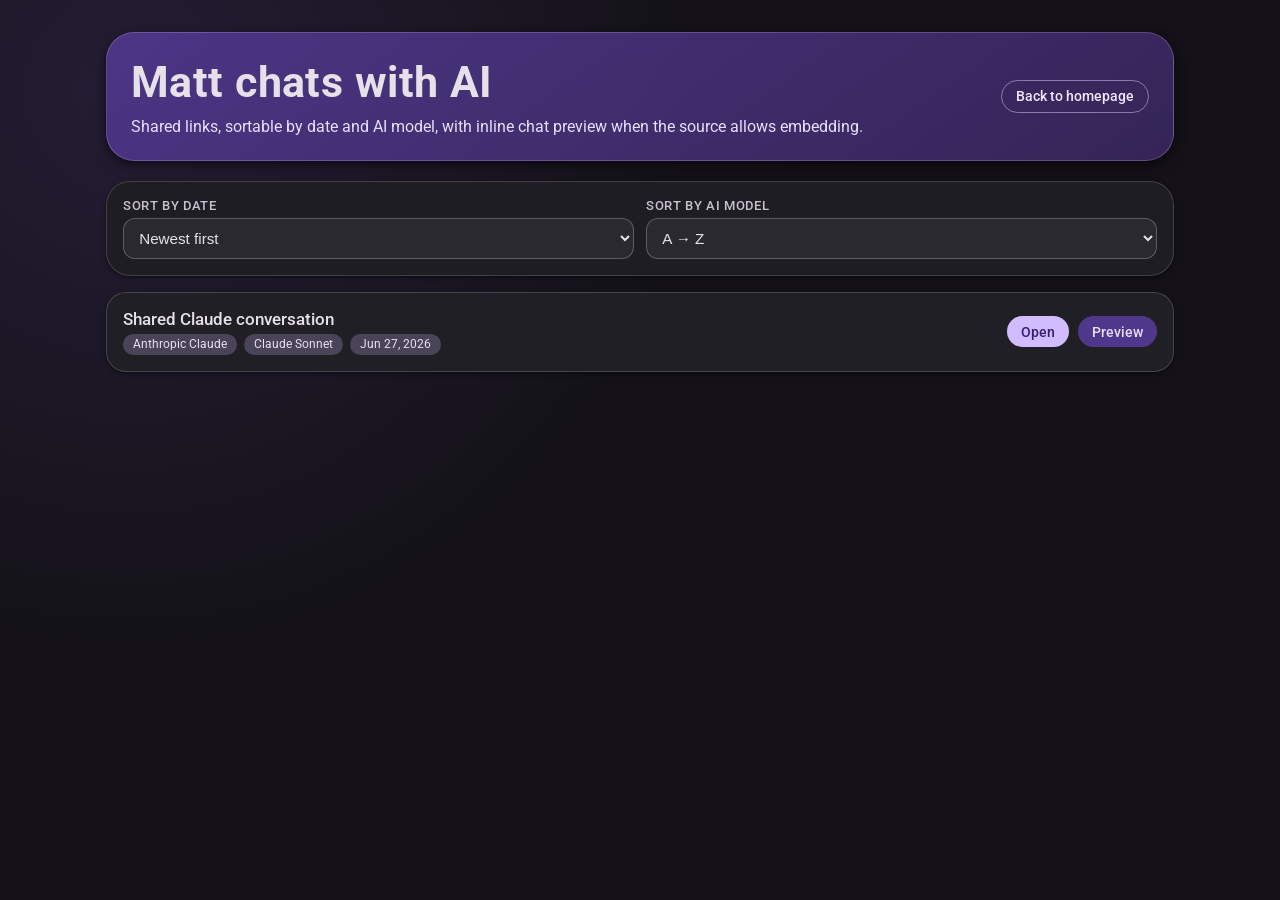
==== chats.html @ 87076f86 "Restore homepage and add dedicated chats page" ====
<!DOCTYPE html>
<html lang="en">
<head>
  <meta charset="UTF-8" />
  <meta name="viewport" content="width=device-width, initial-scale=1.0" />
  <title>Matt chats with AI</title>
  <link rel="preconnect" href="https://fonts.googleapis.com" />
  <link rel="preconnect" href="https://fonts.gstatic.com" crossorigin />
  <link href="https://fonts.googleapis.com/css2?family=Roboto:wght@400;500;700&display=swap" rel="stylesheet" />
  <style>
    :root {
      color-scheme: dark;
      --md-sys-color-primary: #d0bcff;
      --md-sys-color-on-primary: #381e72;
      --md-sys-color-primary-container: #4f378b;
      --md-sys-color-on-primary-container: #eaddff;
      --md-sys-color-surface: #141218;
      --md-sys-color-surface-container: #211f26;
      --md-sys-color-surface-container-high: #2b2930;
      --md-sys-color-on-surface: #e6e0e9;
      --md-sys-color-outline: #948f99;
      --md-sys-color-secondary-container: #4a4458;
      --md-sys-color-on-secondary-container: #e8def8;
      --md-elevation-1: 0 1px 2px rgba(0, 0, 0, 0.35), 0 2px 6px rgba(0, 0, 0, 0.25);
      --md-elevation-2: 0 2px 6px rgba(0, 0, 0, 0.4), 0 6px 14px rgba(0, 0, 0, 0.3);
    }

    * { box-sizing: border-box; }

    body {
      margin: 0;
      font-family: 'Roboto', system-ui, -apple-system, sans-serif;
      background: radial-gradient(circle at 10% 10%, #241d34 0%, var(--md-sys-color-surface) 40%);
      color: var(--md-sys-color-on-surface);
      min-height: 100vh;
    }

    .layout {
      max-width: 1100px;
      margin: 0 auto;
      padding: 2rem 1rem 3rem;
    }

    .hero {
      background: linear-gradient(145deg, rgba(79, 55, 139, 0.95), rgba(54, 39, 89, 0.95));
      border-radius: 28px;
      padding: 1.5rem;
      box-shadow: var(--md-elevation-2);
      margin-bottom: 1.25rem;
      border: 1px solid rgba(208, 188, 255, 0.25);
    }

    .hero-top {
      display: flex;
      justify-content: space-between;
      align-items: center;
      gap: 1rem;
      flex-wrap: wrap;
    }

    .title {
      margin: 0;
      font-size: clamp(1.7rem, 4vw, 2.7rem);
      font-weight: 700;
      letter-spacing: 0.01em;
    }

    .subtitle {
      margin: 0.55rem 0 0;
      color: #e7dfff;
      font-size: 1rem;
    }

    .surface {
      background: color-mix(in srgb, var(--md-sys-color-surface-container) 92%, black);
      border: 1px solid rgba(148, 143, 153, 0.3);
      border-radius: 24px;
      padding: 1rem;
      box-shadow: var(--md-elevation-1);
      margin-bottom: 1rem;
    }

    .controls {
      display: grid;
      grid-template-columns: repeat(auto-fit, minmax(160px, 1fr));
      gap: 0.75rem;
      align-items: end;
    }

    label {
      display: block;
      margin-bottom: 0.35rem;
      font-size: 0.8rem;
      color: #c8c2cf;
      font-weight: 500;
      text-transform: uppercase;
      letter-spacing: 0.05em;
    }

    select {
      width: 100%;
      background: var(--md-sys-color-surface-container-high);
      color: var(--md-sys-color-on-surface);
      border: 1px solid rgba(148, 143, 153, 0.5);
      border-radius: 12px;
      padding: 0.6rem 0.7rem;
      font-size: 0.95rem;
    }

    .cards {
      display: grid;
      gap: 0.85rem;
    }

    .chat-card {
      background: var(--md-sys-color-surface-container);
      border: 1px solid rgba(148, 143, 153, 0.32);
      border-radius: 20px;
      overflow: hidden;
      box-shadow: var(--md-elevation-1);
    }

    .card-head {
      display: flex;
      align-items: center;
      justify-content: space-between;
      gap: 0.75rem;
      padding: 1rem;
      flex-wrap: wrap;
    }

    .chat-title {
      margin: 0;
      font-size: 1.08rem;
      font-weight: 500;
    }

    .chat-meta {
      margin-top: 0.35rem;
      display: flex;
      flex-wrap: wrap;
      gap: 0.45rem;
      color: #cdc6d7;
      font-size: 0.83rem;
    }

    .chip {
      display: inline-flex;
      align-items: center;
      border-radius: 999px;
      padding: 0.26rem 0.62rem;
      background: var(--md-sys-color-secondary-container);
      color: var(--md-sys-color-on-secondary-container);
      font-size: 0.76rem;
      line-height: 1;
      white-space: nowrap;
    }

    .actions {
      display: flex;
      gap: 0.55rem;
      align-items: center;
    }

    a,
    button {
      font: inherit;
    }

    .btn {
      border: none;
      border-radius: 999px;
      padding: 0.46rem 0.88rem;
      cursor: pointer;
      transition: transform 120ms ease, filter 120ms ease;
      text-decoration: none;
      display: inline-flex;
      align-items: center;
      justify-content: center;
      font-size: 0.85rem;
      font-weight: 500;
    }

    .btn:hover { filter: brightness(1.06); }
    .btn:active { transform: translateY(1px); }

    .btn-primary {
      background: var(--md-sys-color-primary);
      color: var(--md-sys-color-on-primary);
    }

    .btn-tonal {
      background: var(--md-sys-color-primary-container);
      color: var(--md-sys-color-on-primary-container);
    }

    .btn-outline {
      background: transparent;
      color: #f1e7ff;
      border: 1px solid rgba(234, 221, 255, 0.45);
    }

    .preview {
      border-top: 1px solid rgba(148, 143, 153, 0.25);
      padding: 0.85rem;
      display: none;
      background: rgba(0, 0, 0, 0.18);
    }

    .preview.active {
      display: block;
    }

    .preview-note {
      margin: 0 0 0.55rem;
      font-size: 0.83rem;
      color: #c9c2d3;
    }

    iframe {
      width: 100%;
      min-height: 420px;
      border: 1px solid rgba(148, 143, 153, 0.35);
      border-radius: 12px;
      background: #1d1b20;
    }

    .empty {
      text-align: center;
      color: #c8c1d1;
      padding: 2rem 1rem;
      border: 1px dashed rgba(148, 143, 153, 0.45);
      border-radius: 16px;
    }
  </style>
</head>
<body>
  <div class="layout">
    <header class="hero">
      <div class="hero-top">
        <div>
          <h1 class="title">Matt chats with AI</h1>
          <p class="subtitle">Shared links, sortable by date and AI model, with inline chat preview when the source allows embedding.</p>
        </div>
        <a class="btn btn-outline" href="/">Back to homepage</a>
      </div>
    </header>

    <section class="surface controls" aria-label="Sort controls">
      <div>
        <label for="sort-date">Sort by date</label>
        <select id="sort-date">
          <option value="desc">Newest first</option>
          <option value="asc">Oldest first</option>
        </select>
      </div>
      <div>
        <label for="sort-model">Sort by AI model</label>
        <select id="sort-model">
          <option value="asc">A → Z</option>
          <option value="desc">Z → A</option>
        </select>
      </div>
    </section>

    <main id="chat-list" class="cards" aria-live="polite"></main>
  </div>

  <script>
    const chatItems = [
      {
        title: 'Shared Claude conversation',
        url: 'https://claude.ai/share/daedda94-d9b0-4027-a474-e1df05db43c7',
        ai: 'Anthropic Claude',
        model: 'Claude Sonnet',
        date: '2026-06-27'
      }
    ];

    const list = document.getElementById('chat-list');
    const sortDate = document.getElementById('sort-date');
    const sortModel = document.getElementById('sort-model');

    const allowedPreviewHosts = new Set(['claude.ai', 'chatgpt.com', 'chat.openai.com', 'gemini.google.com']);

    const getSafeUrl = (value) => {
      try {
        const parsed = new URL(value);
        if (parsed.protocol !== 'https:') return null;
        return parsed;
      } catch {
        return null;
      }
    };

    const canEmbed = (value) => {
      const parsed = getSafeUrl(value);
      if (!parsed) return false;
      const hostname = parsed.hostname.toLowerCase();
      return allowedPreviewHosts.has(hostname);
    };

    const formatDate = (iso) => {
      const parsed = new Date(iso);
      if (Number.isNaN(parsed.getTime())) return 'Date unavailable';
      return parsed.toLocaleDateString(undefined, { year: 'numeric', month: 'short', day: 'numeric' });
    };

    const sortChats = (items) => {
      const dateSortDirection = sortDate.value === 'asc' ? 1 : -1;
      const modelSortDirection = sortModel.value === 'asc' ? 1 : -1;

      return [...items].sort((a, b) => {
        const aDate = typeof a.date === 'string' ? a.date : '';
        const bDate = typeof b.date === 'string' ? b.date : '';
        const aModel = typeof a.model === 'string' ? a.model : '';
        const bModel = typeof b.model === 'string' ? b.model : '';
        const aAi = typeof a.ai === 'string' ? a.ai : '';
        const bAi = typeof b.ai === 'string' ? b.ai : '';

        const dateCompare = aDate.localeCompare(bDate) * dateSortDirection;
        if (dateCompare !== 0) return dateCompare;

        const modelCompare = aModel.localeCompare(bModel) * modelSortDirection;
        if (modelCompare !== 0) return modelCompare;

        return aAi.localeCompare(bAi);
      });
    };

    const render = () => {
      const sorted = sortChats(chatItems);

      if (!sorted.length) {
        list.textContent = '';
        const empty = document.createElement('div');
        empty.className = 'empty';
        empty.textContent = 'No shared chats yet. Add items to the chatItems array in chats.html.';
        list.append(empty);
        return;
      }

      list.textContent = '';

      sorted.forEach((chat, index) => {
        const safeUrl = getSafeUrl(chat.url);
        const chatTitle = typeof chat.title === 'string' ? chat.title : 'Untitled chat';
        const chatAi = typeof chat.ai === 'string' ? chat.ai : 'Unknown AI';
        const chatModel = typeof chat.model === 'string' ? chat.model : 'Unknown model';
        const chatDate = formatDate(typeof chat.date === 'string' ? chat.date : '');

        const card = document.createElement('article');
        card.className = 'chat-card';

        const head = document.createElement('div');
        head.className = 'card-head';

        const titleWrap = document.createElement('div');
        const title = document.createElement('h2');
        title.className = 'chat-title';
        title.textContent = chatTitle;

        const meta = document.createElement('div');
        meta.className = 'chat-meta';

        [chatAi, chatModel, chatDate].forEach((value) => {
          const chip = document.createElement('span');
          chip.className = 'chip';
          chip.textContent = value;
          meta.append(chip);
        });

        titleWrap.append(title, meta);

        const actions = document.createElement('div');
        actions.className = 'actions';

        const open = document.createElement('a');
        open.className = 'btn btn-primary';
        open.textContent = 'Open';
        if (safeUrl) {
          open.href = safeUrl.toString();
          open.target = '_blank';
          open.rel = 'noopener noreferrer';
        } else {
          open.removeAttribute('href');
          open.style.opacity = '0.6';
          open.style.pointerEvents = 'none';
          open.setAttribute('aria-disabled', 'true');
          open.setAttribute('tabindex', '-1');
        }

        const toggle = document.createElement('button');
        toggle.className = 'btn btn-tonal';
        toggle.type = 'button';
        toggle.textContent = 'Preview';
        toggle.disabled = !safeUrl || !canEmbed(chat.url);

        const preview = document.createElement('div');
        preview.className = 'preview';
        preview.id = `preview-${index}`;

        const note = document.createElement('p');
        note.className = 'preview-note';
        note.textContent = 'If this provider blocks embeds, use Open to view in a new tab.';

        preview.append(note);

        if (safeUrl && canEmbed(chat.url)) {
          const frame = document.createElement('iframe');
          frame.src = safeUrl.toString();
          frame.title = `Preview for ${chatTitle}`;
          frame.loading = 'lazy';
          frame.referrerPolicy = 'strict-origin-when-cross-origin';
          frame.setAttribute('sandbox', 'allow-scripts');
          preview.append(frame);
        } else {
          const unavailable = document.createElement('p');
          unavailable.className = 'preview-note';
          unavailable.textContent = 'Preview unavailable for this link.';
          preview.append(unavailable);
        }

        toggle.addEventListener('click', () => {
          const active = preview.classList.toggle('active');
          toggle.textContent = active ? 'Hide' : 'Preview';
        });

        actions.append(open, toggle);
        head.append(titleWrap, actions);
        card.append(head, preview);
        list.append(card);
      });
    };

    sortDate.addEventListener('change', render);
    sortModel.addEventListener('change', render);
    render();
  </script>
</body>
</html>
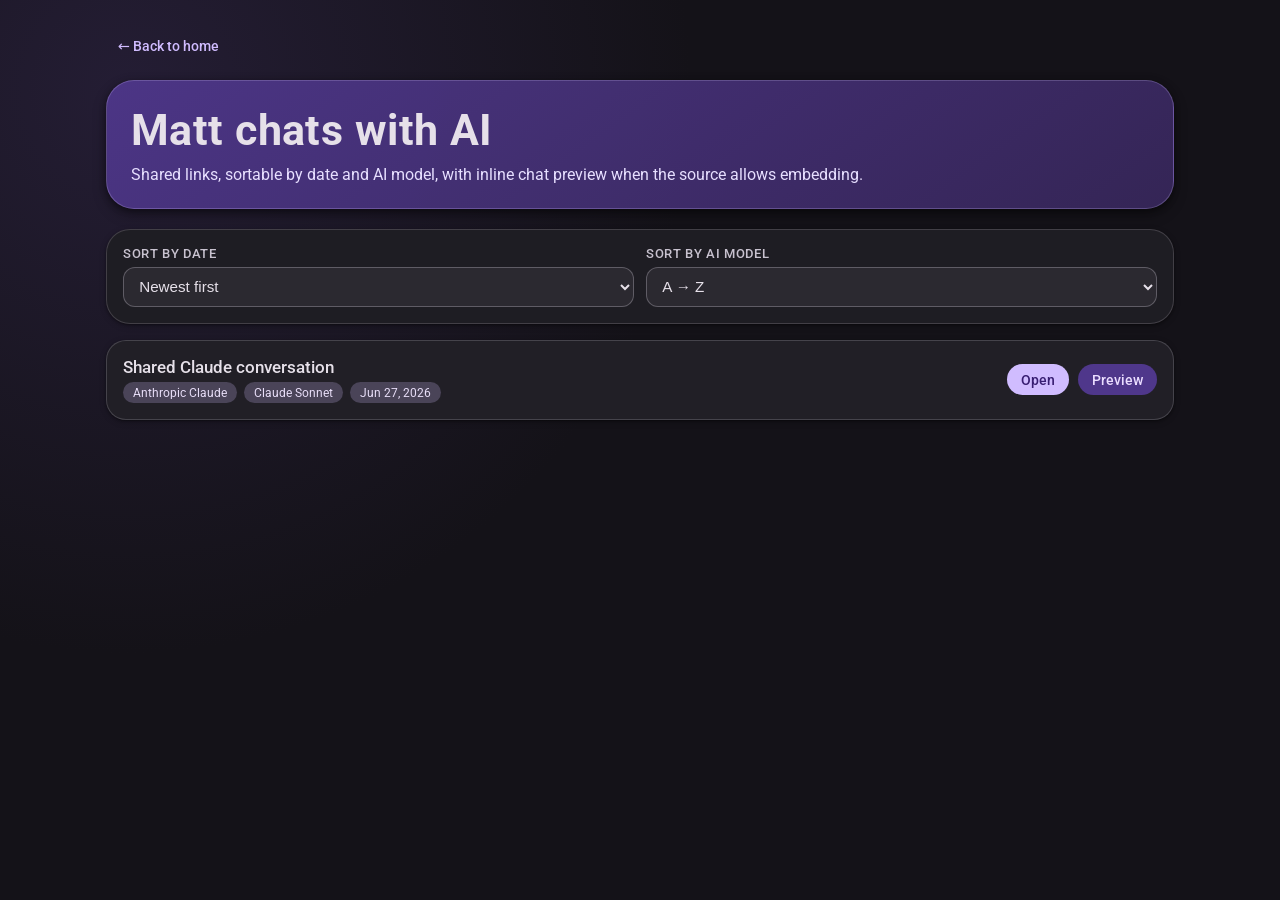
==== commit 29c2af0a: "restore index.html to original chat module and add nav menu" ====
--- a/chats.html
+++ b/chats.html
@@ -41,6 +41,24 @@
       padding: 2rem 1rem 3rem;
     }
 
+    .nav-back {
+      display: inline-flex;
+      align-items: center;
+      gap: 0.4rem;
+      color: var(--md-sys-color-primary);
+      text-decoration: none;
+      font-size: 0.9rem;
+      font-weight: 500;
+      margin-bottom: 1.25rem;
+      padding: 0.35rem 0.75rem;
+      border-radius: 999px;
+      transition: background 120ms ease;
+    }
+
+    .nav-back:hover {
+      background: rgba(208, 188, 255, 0.1);
+    }
+
     .hero {
       background: linear-gradient(145deg, rgba(79, 55, 139, 0.95), rgba(54, 39, 89, 0.95));
       border-radius: 28px;
@@ -48,14 +66,6 @@
       box-shadow: var(--md-elevation-2);
       margin-bottom: 1.25rem;
       border: 1px solid rgba(208, 188, 255, 0.25);
-    }
-
-    .hero-top {
-      display: flex;
-      justify-content: space-between;
-      align-items: center;
-      gap: 1rem;
-      flex-wrap: wrap;
     }
 
     .title {
@@ -194,12 +204,6 @@
       color: var(--md-sys-color-on-primary-container);
     }
 
-    .btn-outline {
-      background: transparent;
-      color: #f1e7ff;
-      border: 1px solid rgba(234, 221, 255, 0.45);
-    }
-
     .preview {
       border-top: 1px solid rgba(148, 143, 153, 0.25);
       padding: 0.85rem;
@@ -236,14 +240,11 @@
 </head>
 <body>
   <div class="layout">
+    <a href="index.html" class="nav-back">← Back to home</a>
+
     <header class="hero">
-      <div class="hero-top">
-        <div>
-          <h1 class="title">Matt chats with AI</h1>
-          <p class="subtitle">Shared links, sortable by date and AI model, with inline chat preview when the source allows embedding.</p>
-        </div>
-        <a class="btn btn-outline" href="/">Back to homepage</a>
-      </div>
+      <h1 class="title">Matt chats with AI</h1>
+      <p class="subtitle">Shared links, sortable by date and AI model, with inline chat preview when the source allows embedding.</p>
     </header>
 
     <section class="surface controls" aria-label="Sort controls">
